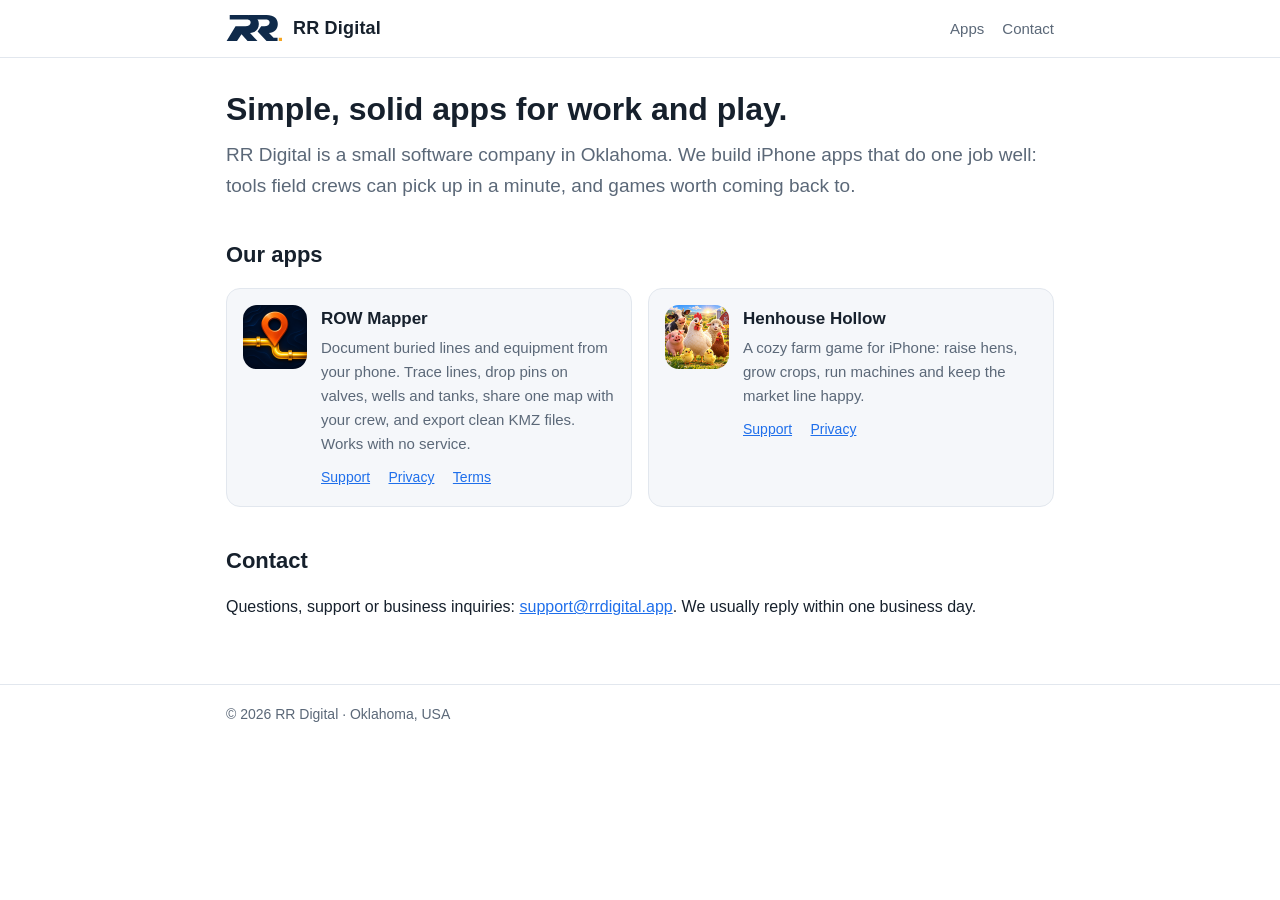
==== index.html @ 3f30de75 "RR Digital website: company page, ROW Mapper support, privacy and terms Co-Authored-By: Claude Opus " ====
<!doctype html>
<html lang="en">
<head>
<meta charset="utf-8">
<meta name="viewport" content="width=device-width,initial-scale=1">
<title>RR Digital</title>
<meta name="description" content="RR Digital builds iPhone apps for field crews and players: ROW Mapper and Henhouse Hollow.">
<link rel="icon" href="img/rr-mark.svg" type="image/svg+xml">
<link rel="apple-touch-icon" href="img/apple-touch-icon.png">
<link rel="stylesheet" href="style.css">
</head>
<body>
<header class="site"><div class="wrap">
  <a class="brand" href="index.html"><picture><source srcset="img/rr-mark-light.svg" media="(prefers-color-scheme: dark)"><img src="img/rr-mark.svg" alt="" width="57" height="28"></picture><span>RR Digital</span></a>
  <nav><a href="#apps">Apps</a><a href="#contact">Contact</a></nav>
</div></header>

<main class="wrap">
  <h1>Simple, solid apps for work and play.</h1>
  <p class="lead">RR Digital is a small software company in Oklahoma. We build iPhone apps that
  do one job well: tools field crews can pick up in a minute, and games worth coming back to.</p>

  <h2 id="apps">Our apps</h2>
  <div class="apps">
    <div class="app">
      <img src="img/row-mapper.png" alt="ROW Mapper app icon">
      <div>
        <h3>ROW Mapper</h3>
        <p>Document buried lines and equipment from your phone. Trace lines, drop pins on valves, wells and
        tanks, share one map with your crew, and export clean KMZ files. Works with no service.</p>
        <div class="links">
          <a href="row-mapper/index.html">Support</a>
          <a href="row-mapper/privacy.html">Privacy</a>
          <a href="row-mapper/terms.html">Terms</a>
        </div>
      </div>
    </div>
    <div class="app">
      <img src="img/henhouse-hollow.png" alt="Henhouse Hollow app icon">
      <div>
        <h3>Henhouse Hollow</h3>
        <p>A cozy farm game for iPhone: raise hens, grow crops, run machines and keep the market line happy.</p>
        <div class="links">
          <a href="https://srios1022.github.io/henhouse-hollow-site/">Support</a>
          <a href="https://srios1022.github.io/henhouse-hollow-site/privacy.html">Privacy</a>
        </div>
      </div>
    </div>
  </div>

  <h2 id="contact">Contact</h2>
  <p>Questions, support or business inquiries: <a href="mailto:support@rrdigital.app">support@rrdigital.app</a>.
  We usually reply within one business day.</p>
</main>

<footer class="site"><div class="wrap">
  © 2026 RR Digital · Oklahoma, USA
</div></footer>
</body>
</html>
---- style.css ----
:root {
  --bg: #ffffff;
  --panel: #f5f7fa;
  --text: #16202c;
  --muted: #5b6878;
  --line: #e2e7ee;
  --accent: #1f6feb;
  --warn-bg: #fff6e5;
  --warn-line: #f0c36d;
}
@media (prefers-color-scheme: dark) {
  :root {
    --bg: #0d1420;
    --panel: #151f2e;
    --text: #e8edf4;
    --muted: #9aa8ba;
    --line: #233046;
    --accent: #5b9dff;
    --warn-bg: #2b2414;
    --warn-line: #7a5d1e;
  }
}
* { box-sizing: border-box; }
body {
  margin: 0;
  background: var(--bg);
  color: var(--text);
  font: 16px/1.6 -apple-system, BlinkMacSystemFont, "Segoe UI", Roboto, Helvetica, Arial, sans-serif;
}
a { color: var(--accent); }
header.site {
  border-bottom: 1px solid var(--line);
}
header.site .wrap {
  display: flex; align-items: center; justify-content: space-between; gap: 16px;
  padding-top: 14px; padding-bottom: 14px;
}
.brand { display: flex; align-items: center; gap: 10px; font-weight: 700; font-size: 18px; color: var(--text); text-decoration: none; letter-spacing: .2px; }
.brand img { display: block; height: 28px; width: auto; }
nav a { color: var(--muted); text-decoration: none; margin-left: 18px; font-size: 15px; }
nav a:hover { color: var(--text); }
.wrap { max-width: 860px; margin: 0 auto; padding-left: 16px; padding-right: 16px; }
main.wrap { padding-top: 32px; padding-bottom: 48px; }
h1 { font-size: 32px; line-height: 1.2; margin: 0 0 12px; }
h2 { font-size: 22px; margin: 36px 0 10px; }
h3 { font-size: 17px; margin: 22px 0 6px; }
.lead { font-size: 19px; color: var(--muted); margin: 0 0 8px; }
.meta { color: var(--muted); font-size: 14px; margin-top: 0; }
.apps { display: grid; grid-template-columns: repeat(auto-fit, minmax(260px, 1fr)); gap: 16px; margin-top: 16px; }
.app {
  display: flex; gap: 14px; align-items: flex-start;
  background: var(--panel); border: 1px solid var(--line); border-radius: 14px; padding: 16px;
}
.app img { width: 64px; height: 64px; border-radius: 14px; flex: none; }
.app h3 { margin: 0 0 4px; }
.app p { margin: 0 0 8px; color: var(--muted); font-size: 15px; }
.app .links a { font-size: 14px; margin-right: 14px; }
.hero { display: flex; gap: 18px; align-items: center; margin-bottom: 8px; }
.hero img { width: 88px; height: 88px; border-radius: 20px; flex: none; }
.note {
  background: var(--warn-bg); border: 1px solid var(--warn-line); border-radius: 10px;
  padding: 12px 14px; margin: 18px 0;
}
ul { padding-left: 22px; }
li { margin: 4px 0; }
footer.site { border-top: 1px solid var(--line); color: var(--muted); font-size: 14px; }
footer.site .wrap { padding-top: 18px; padding-bottom: 28px; }
footer.site a { color: var(--muted); margin-right: 14px; }
@media (max-width: 520px) {
  h1 { font-size: 26px; }
  .hero img { width: 64px; height: 64px; border-radius: 14px; }
  nav a { margin-left: 12px; }
}
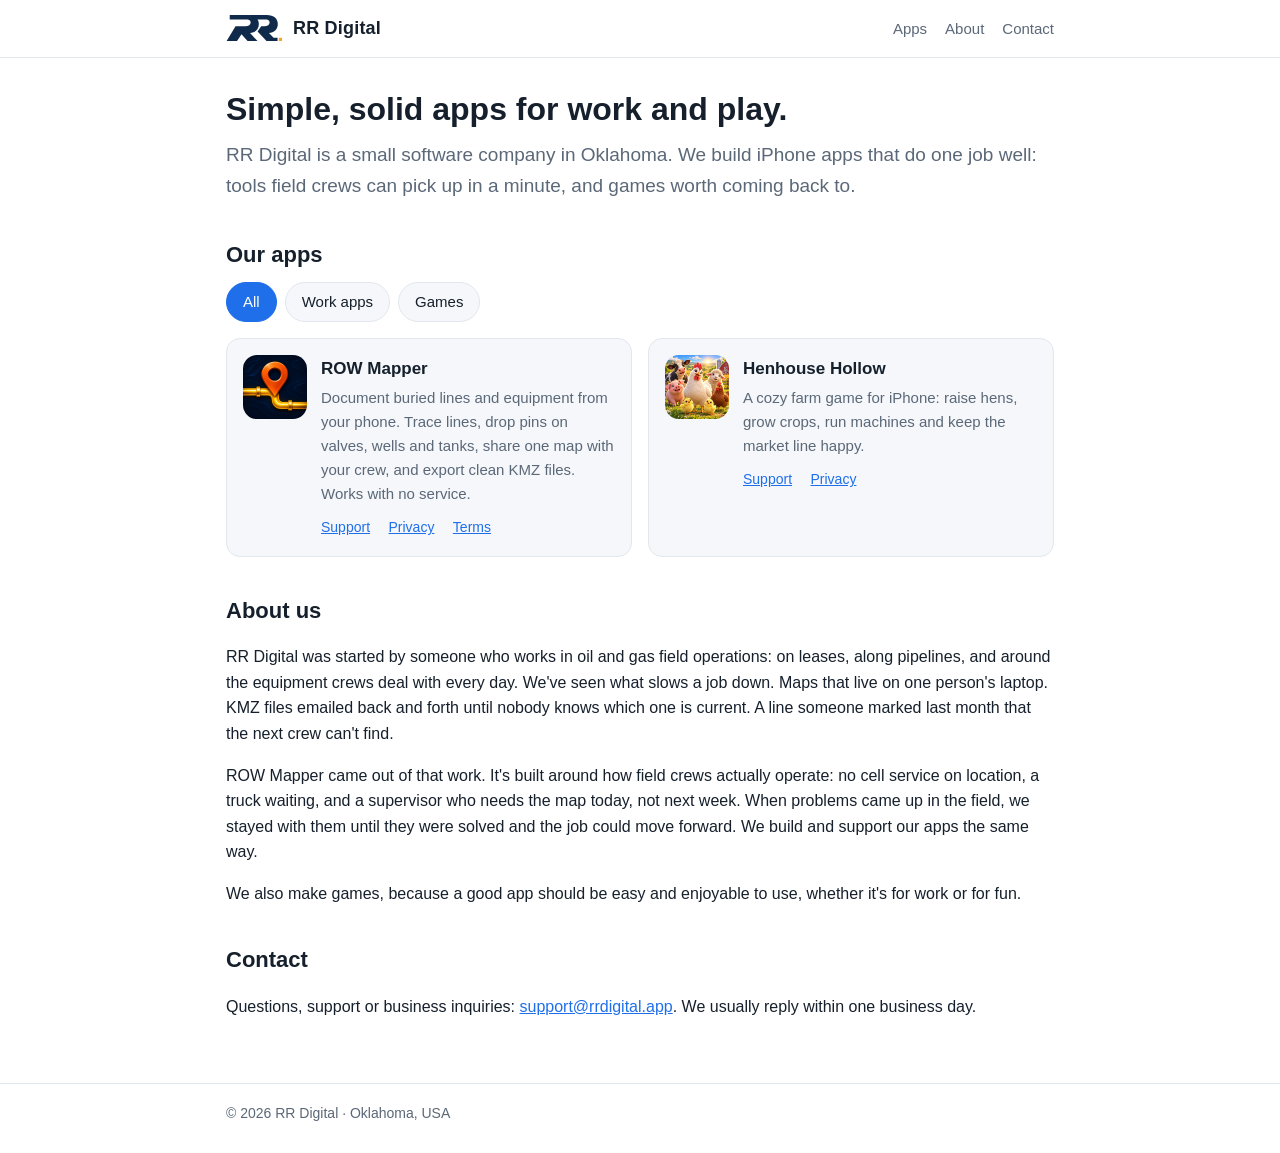
==== commit 45c5ec25: "Add Work apps / Games filter and an About section Co-Authored-By: Claude Opus 5.5 <noreply@anthropic" ====
--- a/index.html
+++ b/index.html
@@ -12,7 +12,7 @@
 <body>
 <header class="site"><div class="wrap">
   <a class="brand" href="index.html"><picture><source srcset="img/rr-mark-light.svg" media="(prefers-color-scheme: dark)"><img src="img/rr-mark.svg" alt="" width="57" height="28"></picture><span>RR Digital</span></a>
-  <nav><a href="#apps">Apps</a><a href="#contact">Contact</a></nav>
+  <nav><a href="#apps">Apps</a><a href="#about">About</a><a href="#contact">Contact</a></nav>
 </div></header>
 
 <main class="wrap">
@@ -21,8 +21,13 @@
   do one job well: tools field crews can pick up in a minute, and games worth coming back to.</p>
 
   <h2 id="apps">Our apps</h2>
+  <div class="filters" role="group" aria-label="Show apps">
+    <button class="on" data-show="all" aria-pressed="true">All</button>
+    <button data-show="work" aria-pressed="false">Work apps</button>
+    <button data-show="game" aria-pressed="false">Games</button>
+  </div>
   <div class="apps">
-    <div class="app">
+    <div class="app" data-kind="work">
       <img src="img/row-mapper.png" alt="ROW Mapper app icon">
       <div>
         <h3>ROW Mapper</h3>
@@ -35,7 +40,7 @@
         </div>
       </div>
     </div>
-    <div class="app">
+    <div class="app" data-kind="game">
       <img src="img/henhouse-hollow.png" alt="Henhouse Hollow app icon">
       <div>
         <h3>Henhouse Hollow</h3>
@@ -48,6 +53,18 @@
     </div>
   </div>
 
+  <h2 id="about">About us</h2>
+  <p>RR Digital was started by someone who works in oil and gas field operations: on leases, along
+  pipelines, and around the equipment crews deal with every day. We've seen what slows a job down. Maps
+  that live on one person's laptop. KMZ files emailed back and forth until nobody knows which one is
+  current. A line someone marked last month that the next crew can't find.</p>
+  <p>ROW Mapper came out of that work. It's built around how field crews actually operate: no cell service
+  on location, a truck waiting, and a supervisor who needs the map today, not next week. When problems came
+  up in the field, we stayed with them until they were solved and the job could move forward. We build and
+  support our apps the same way.</p>
+  <p>We also make games, because a good app should be easy and enjoyable to use, whether it's for work or
+  for fun.</p>
+
   <h2 id="contact">Contact</h2>
   <p>Questions, support or business inquiries: <a href="mailto:support@rrdigital.app">support@rrdigital.app</a>.
   We usually reply within one business day.</p>
@@ -56,5 +73,13 @@
 <footer class="site"><div class="wrap">
   © 2026 RR Digital · Oklahoma, USA
 </div></footer>
+<script>
+  // Work apps / Games buttons. Without scripts, every app simply shows.
+  const buttons = document.querySelectorAll('.filters button');
+  buttons.forEach(b => b.addEventListener('click', () => {
+    buttons.forEach(x => { x.classList.toggle('on', x === b); x.setAttribute('aria-pressed', x === b); });
+    document.querySelectorAll('.app[data-kind]').forEach(a => { a.hidden = b.dataset.show !== 'all' && a.dataset.kind !== b.dataset.show; });
+  }));
+</script>
 </body>
 </html>
--- a/style.css
+++ b/style.css
@@ -46,6 +46,13 @@
 h3 { font-size: 17px; margin: 22px 0 6px; }
 .lead { font-size: 19px; color: var(--muted); margin: 0 0 8px; }
 .meta { color: var(--muted); font-size: 14px; margin-top: 0; }
+.filters { display: flex; flex-wrap: wrap; gap: 8px; margin: 4px 0 4px; }
+.filters button {
+  font: inherit; font-size: 15px; padding: 7px 16px; border-radius: 999px; cursor: pointer;
+  border: 1px solid var(--line); background: var(--panel); color: var(--text);
+}
+.filters button.on { background: var(--accent); border-color: var(--accent); color: #fff; }
+.app[hidden] { display: none; }
 .apps { display: grid; grid-template-columns: repeat(auto-fit, minmax(260px, 1fr)); gap: 16px; margin-top: 16px; }
 .app {
   display: flex; gap: 14px; align-items: flex-start;
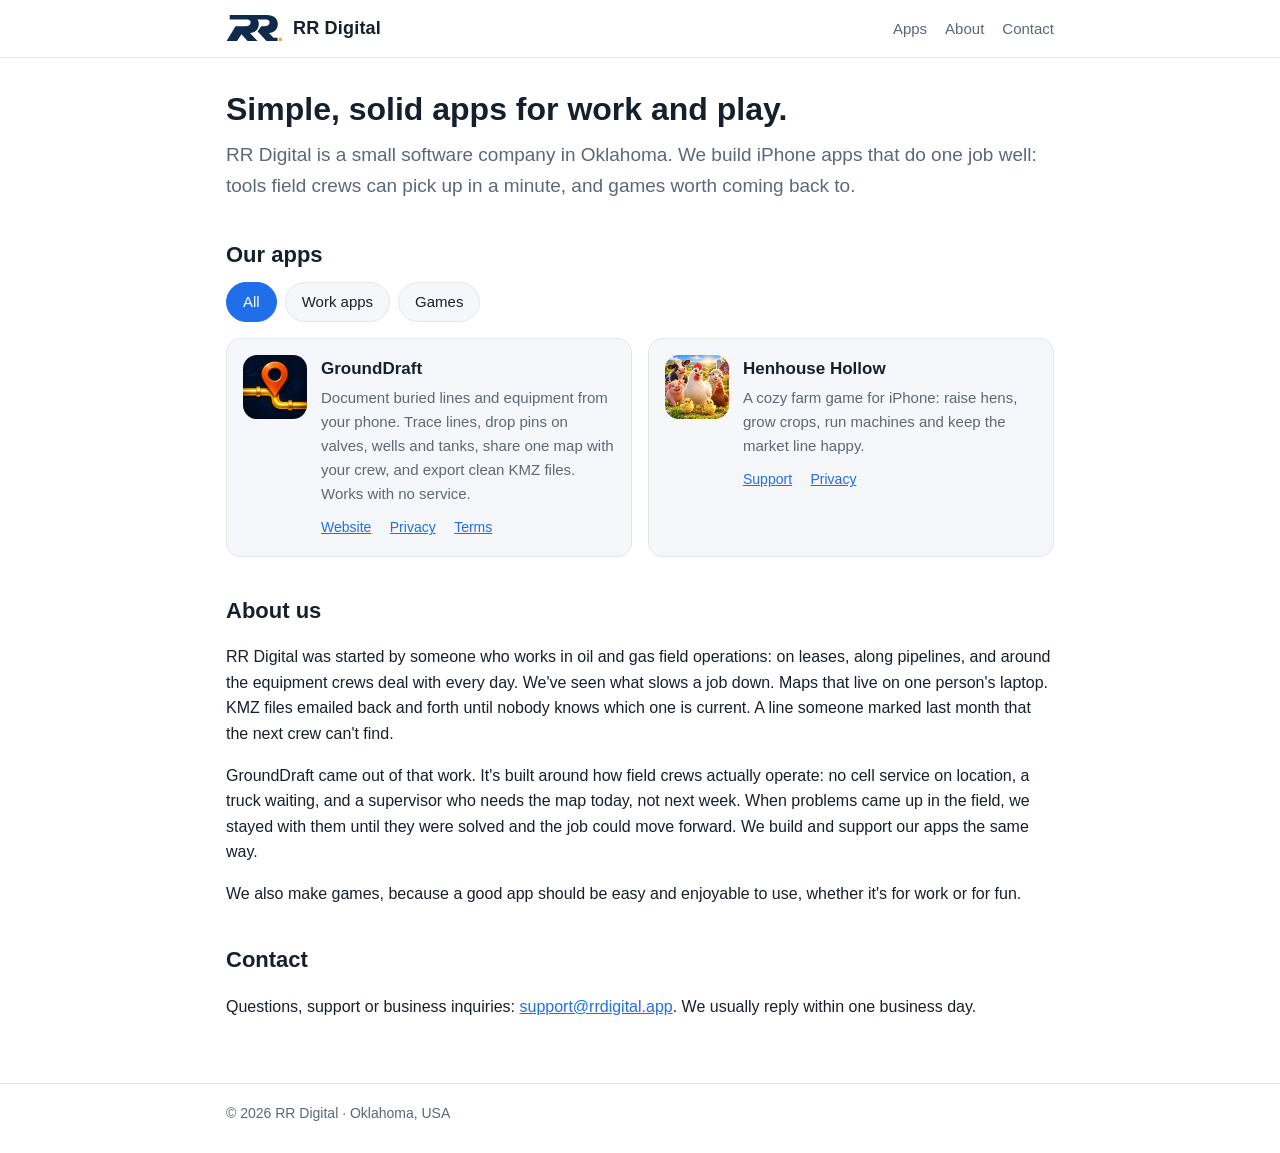
==== commit 08ecf5db: "ROW Mapper is now GroundDraft: update the card and forward old pages to grounddraft.app Co-Authored-" ====
--- a/index.html
+++ b/index.html
@@ -4,7 +4,7 @@
 <meta charset="utf-8">
 <meta name="viewport" content="width=device-width,initial-scale=1">
 <title>RR Digital</title>
-<meta name="description" content="RR Digital builds iPhone apps for field crews and players: ROW Mapper and Henhouse Hollow.">
+<meta name="description" content="RR Digital builds iPhone apps for field crews and players: GroundDraft and Henhouse Hollow.">
 <link rel="icon" href="img/rr-mark.svg" type="image/svg+xml">
 <link rel="apple-touch-icon" href="img/apple-touch-icon.png">
 <link rel="stylesheet" href="style.css">
@@ -28,15 +28,15 @@
   </div>
   <div class="apps">
     <div class="app" data-kind="work">
-      <img src="img/row-mapper.png" alt="ROW Mapper app icon">
+      <img src="img/grounddraft.png" alt="GroundDraft app icon">
       <div>
-        <h3>ROW Mapper</h3>
+        <h3>GroundDraft</h3>
         <p>Document buried lines and equipment from your phone. Trace lines, drop pins on valves, wells and
         tanks, share one map with your crew, and export clean KMZ files. Works with no service.</p>
         <div class="links">
-          <a href="row-mapper/index.html">Support</a>
-          <a href="row-mapper/privacy.html">Privacy</a>
-          <a href="row-mapper/terms.html">Terms</a>
+          <a href="https://grounddraft.app/">Website</a>
+          <a href="https://grounddraft.app/privacy.html">Privacy</a>
+          <a href="https://grounddraft.app/terms.html">Terms</a>
         </div>
       </div>
     </div>
@@ -58,7 +58,7 @@
   pipelines, and around the equipment crews deal with every day. We've seen what slows a job down. Maps
   that live on one person's laptop. KMZ files emailed back and forth until nobody knows which one is
   current. A line someone marked last month that the next crew can't find.</p>
-  <p>ROW Mapper came out of that work. It's built around how field crews actually operate: no cell service
+  <p>GroundDraft came out of that work. It's built around how field crews actually operate: no cell service
   on location, a truck waiting, and a supervisor who needs the map today, not next week. When problems came
   up in the field, we stayed with them until they were solved and the job could move forward. We build and
   support our apps the same way.</p>
